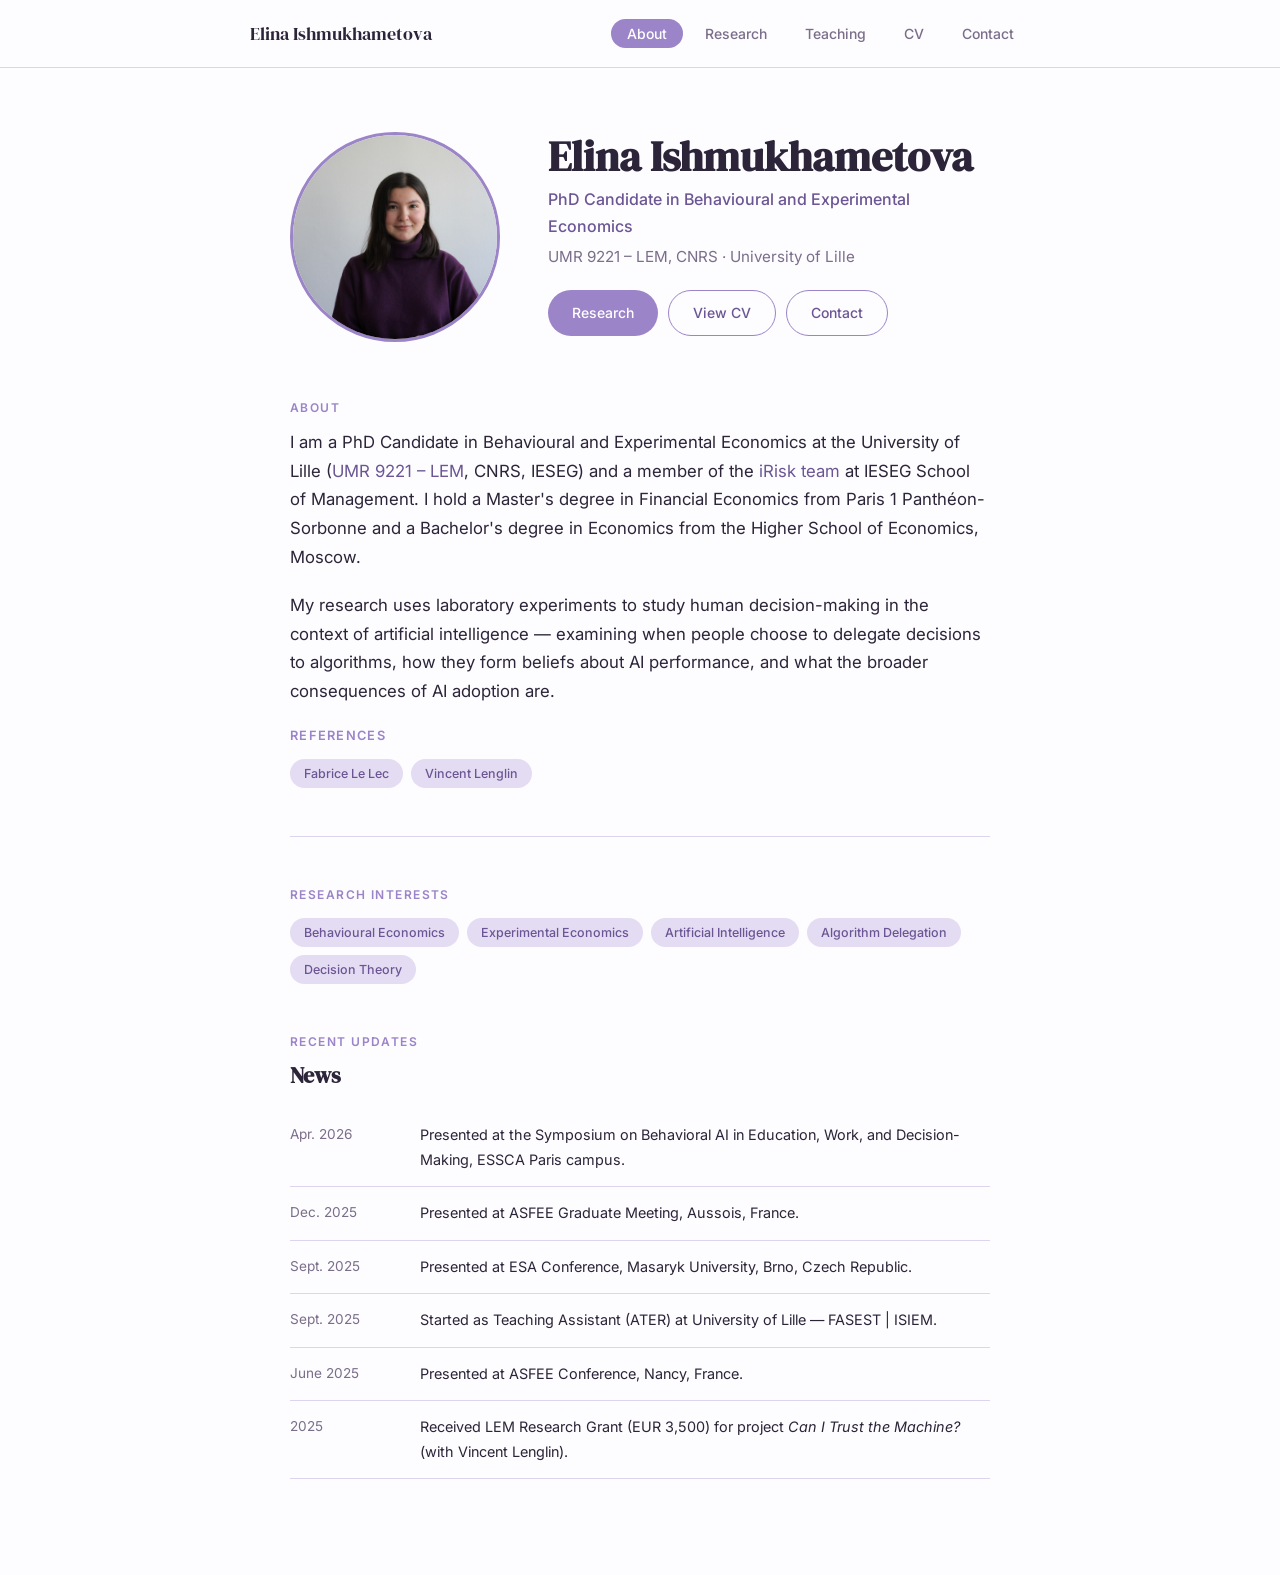
==== about.html @ 1d8356ce "Add full academic website" ====
<!DOCTYPE html>
<html lang="en">
<head>
  <meta charset="UTF-8" />
  <meta name="viewport" content="width=device-width, initial-scale=1.0" />
  <title>About — Elina Ishmukhametova</title>
  <link rel="stylesheet" href="css/style.css" />
</head>
<body>

  <!-- ── Navigation ── -->
  <nav>
    <div class="nav-inner">
      <a class="nav-name" href="index.html">Elina Ishmukhametova</a>
      <ul class="nav-links">
        <li><a href="about.html" class="active">About</a></li>
        <li><a href="research.html">Research</a></li>
        <li><a href="teaching.html">Teaching</a></li>
        <li><a href="cv.html">CV</a></li>
        <li><a href="contact.html">Contact</a></li>
      </ul>
    </div>
  </nav>

  <!-- ── Page ── -->
  <main class="page">

    <!-- Hero -->
    <div class="about-hero">
      <img src="images/photo.jpg" alt="Elina Ishmukhametova" class="about-avatar" />
      <div class="about-text">
        <h1>Elina Ishmukhametova</h1>
        <p class="about-role">PhD Candidate in Behavioural and Experimental Economics</p>
        <p class="about-institution">UMR 9221 – LEM, CNRS · University of Lille</p>
        <div class="about-links">
          <a href="research.html" class="btn btn-primary">Research</a>
          <a href="cv.html" class="btn btn-outline">View CV</a>
          <a href="mailto:elinafly11@gmail.com" class="btn btn-outline">Contact</a>
        </div>
      </div>
    </div>

    <div class="section-label">About</div>
    <p style="margin-bottom: 20px; font-size: 1.05rem;">
      I am a PhD Candidate in Behavioural and Experimental Economics at the University of Lille
      (<a href="https://lem.univ-lille.fr" target="_blank" rel="noopener">UMR 9221 – LEM</a>, CNRS, IESEG) and a member of the <a href="https://irisk.ieseg.fr" target="_blank" rel="noopener">iRisk team</a> at IESEG School of Management.
      I hold a Master's degree in Financial Economics from Paris 1 Panthéon-Sorbonne and a
      Bachelor's degree in Economics from the Higher School of Economics, Moscow.
    </p>
    <p style="margin-bottom: 20px; font-size: 1.05rem;">
      My research uses laboratory experiments to study human decision-making in the context of
      artificial intelligence — examining when people choose to delegate decisions to algorithms,
      how they form beliefs about AI performance, and what the broader consequences of AI
      adoption are.
    </p>

    <p style="margin-bottom: 8px; font-size: 0.8rem; font-weight: 600; letter-spacing: 0.1em; text-transform: uppercase; color: var(--lavender);">References</p>
    <div class="card-tags" style="margin-bottom: 48px;">
      <a href="https://www.lelec.fr/" class="tag" target="_blank" rel="noopener" style="text-decoration: none;">Fabrice Le Lec</a>
      <a href="https://www.anthropo-lab.com/membre/vincent-lenglin/" class="tag" target="_blank" rel="noopener" style="text-decoration: none;">Vincent Lenglin</a>
    </div>

    <hr class="divider" />

    <!-- Research interests -->
    <div class="section-label">Research Interests</div>
    <div class="card-tags" style="margin-bottom: 48px; margin-top: 12px;">
      <span class="tag">Behavioural Economics</span>
      <span class="tag">Experimental Economics</span>
      <span class="tag">Artificial Intelligence</span>
      <span class="tag">Algorithm Delegation</span>
      <span class="tag">Decision Theory</span>
    </div>

    <!-- News -->
    <div class="section-label">Recent Updates</div>
    <h2 class="section-title" style="border: none; padding: 0; font-size: 1.4rem; margin-bottom: 20px;">News</h2>

    <div style="display: flex; flex-direction: column; gap: 0;">
      <div style="display: grid; grid-template-columns: 110px 1fr; gap: 0 20px; padding: 14px 0; border-bottom: 1px solid var(--border);">
        <span style="font-size: 0.85rem; color: var(--text-muted);">Apr. 2026</span>
        <span style="font-size: 0.9rem;">Presented at the Symposium on Behavioral AI in Education, Work, and Decision-Making, ESSCA Paris campus.</span>
      </div>
      <div style="display: grid; grid-template-columns: 110px 1fr; gap: 0 20px; padding: 14px 0; border-bottom: 1px solid var(--border);">
        <span style="font-size: 0.85rem; color: var(--text-muted);">Dec. 2025</span>
        <span style="font-size: 0.9rem;">Presented at ASFEE Graduate Meeting, Aussois, France.</span>
      </div>
      <div style="display: grid; grid-template-columns: 110px 1fr; gap: 0 20px; padding: 14px 0; border-bottom: 1px solid var(--border);">
        <span style="font-size: 0.85rem; color: var(--text-muted);">Sept. 2025</span>
        <span style="font-size: 0.9rem;">Presented at ESA Conference, Masaryk University, Brno, Czech Republic.</span>
      </div>
      <div style="display: grid; grid-template-columns: 110px 1fr; gap: 0 20px; padding: 14px 0; border-bottom: 1px solid var(--border);">
        <span style="font-size: 0.85rem; color: var(--text-muted);">Sept. 2025</span>
        <span style="font-size: 0.9rem;">Started as Teaching Assistant (ATER) at University of Lille — FASEST | ISIEM.</span>
      </div>
      <div style="display: grid; grid-template-columns: 110px 1fr; gap: 0 20px; padding: 14px 0; border-bottom: 1px solid var(--border);">
        <span style="font-size: 0.85rem; color: var(--text-muted);">June 2025</span>
        <span style="font-size: 0.9rem;">Presented at ASFEE Conference, Nancy, France.</span>
      </div>
      <div style="display: grid; grid-template-columns: 110px 1fr; gap: 0 20px; padding: 14px 0; border-bottom: 1px solid var(--border);">
        <span style="font-size: 0.85rem; color: var(--text-muted);">2025</span>
        <span style="font-size: 0.9rem;">Received LEM Research Grant (EUR 3,500) for project <em>Can I Trust the Machine?</em> (with Vincent Lenglin).</span>
      </div>
    </div>

  </main>

</body>
</html>
---- css/style.css ----
/* ──────────────────────────────────────────
   Fonts & Reset
────────────────────────────────────────── */
@import url('https://fonts.googleapis.com/css2?family=DM+Serif+Display&family=Inter:wght@300;400;500;600&display=swap');

*, *::before, *::after {
  box-sizing: border-box;
  margin: 0;
  padding: 0;
}

/* ──────────────────────────────────────────
   Tokens
────────────────────────────────────────── */
:root {
  --bg:            #FDFCFF;
  --bg-card:       #F2EDF9;
  --bg-card-hover: #EAE2F4;
  --lavender:      #9B84C8;
  --lavender-dark: #6B5594;
  --lavender-pale: #E4DCF2;
  --text:          #2C2438;
  --text-muted:    #7B6E8A;
  --border:        #DDD5ED;
  --radius-card:   16px;
  --radius-pill:   50px;
  --max-w:         780px;
  --nav-h:         68px;
}

/* ──────────────────────────────────────────
   Base
────────────────────────────────────────── */
html { scroll-behavior: smooth; }

body {
  font-family: 'Inter', sans-serif;
  font-size: 16px;
  line-height: 1.7;
  color: var(--text);
  background: var(--bg);
  -webkit-font-smoothing: antialiased;
}

h1, h2, h3 {
  font-family: 'DM Serif Display', serif;
  line-height: 1.2;
  color: var(--text);
}

a {
  color: var(--lavender-dark);
  text-decoration: none;
}

a:hover { text-decoration: underline; }

/* ──────────────────────────────────────────
   Navigation
────────────────────────────────────────── */
nav {
  position: sticky;
  top: 0;
  z-index: 100;
  background: rgba(253, 252, 255, 0.92);
  backdrop-filter: blur(10px);
  border-bottom: 1px solid var(--border);
  height: var(--nav-h);
  display: flex;
  align-items: center;
}

.nav-inner {
  width: 100%;
  max-width: calc(var(--max-w) + 80px);
  margin: 0 auto;
  padding: 0 40px;
  display: flex;
  align-items: center;
  justify-content: space-between;
  gap: 24px;
}

.nav-name {
  font-family: 'DM Serif Display', serif;
  font-size: 1.15rem;
  color: var(--text);
  white-space: nowrap;
  text-decoration: none;
}
.nav-name:hover { text-decoration: none; color: var(--lavender-dark); }

.nav-links {
  display: flex;
  gap: 6px;
  list-style: none;
  flex-wrap: wrap;
  justify-content: flex-end;
}

.nav-links a {
  font-size: 0.875rem;
  font-weight: 500;
  color: var(--text-muted);
  padding: 6px 16px;
  border-radius: var(--radius-pill);
  transition: background 0.2s, color 0.2s;
  text-decoration: none;
}

.nav-links a:hover {
  background: var(--lavender-pale);
  color: var(--lavender-dark);
  text-decoration: none;
}

.nav-links a.active {
  background: var(--lavender);
  color: #fff;
}

/* ──────────────────────────────────────────
   Page wrapper
────────────────────────────────────────── */
.page {
  max-width: var(--max-w);
  margin: 0 auto;
  padding: 64px 40px 96px;
}

/* ──────────────────────────────────────────
   Section titles
────────────────────────────────────────── */
.section-label {
  font-size: 0.75rem;
  font-weight: 600;
  letter-spacing: 0.12em;
  text-transform: uppercase;
  color: var(--lavender);
  margin-bottom: 10px;
}

.page-title {
  font-size: 2.4rem;
  margin-bottom: 12px;
}

.page-subtitle {
  font-size: 1.05rem;
  color: var(--text-muted);
  margin-bottom: 48px;
  max-width: 560px;
}

.section-title {
  font-size: 1.5rem;
  margin-bottom: 24px;
  padding-bottom: 10px;
  border-bottom: 1px solid var(--border);
}

/* ──────────────────────────────────────────
   Buttons
────────────────────────────────────────── */
.btn {
  display: inline-flex;
  align-items: center;
  gap: 8px;
  padding: 10px 24px;
  border-radius: var(--radius-pill);
  font-family: 'Inter', sans-serif;
  font-size: 0.875rem;
  font-weight: 500;
  cursor: pointer;
  transition: background 0.2s, color 0.2s, box-shadow 0.2s;
  text-decoration: none;
}

.btn-primary {
  background: var(--lavender);
  color: #fff;
  border: none;
}
.btn-primary:hover {
  background: var(--lavender-dark);
  color: #fff;
  text-decoration: none;
  box-shadow: 0 4px 14px rgba(107, 85, 148, 0.25);
}

.btn-outline {
  background: transparent;
  color: var(--lavender-dark);
  border: 1.5px solid var(--lavender);
}
.btn-outline:hover {
  background: var(--lavender-pale);
  text-decoration: none;
  box-shadow: 0 4px 14px rgba(107, 85, 148, 0.12);
}

/* ──────────────────────────────────────────
   Cards
────────────────────────────────────────── */
.card {
  background: var(--bg-card);
  border-radius: var(--radius-card);
  padding: 28px 32px;
  margin-bottom: 20px;
  border: 1px solid var(--border);
  transition: background 0.2s, box-shadow 0.2s;
}

.card:hover {
  background: var(--bg-card-hover);
  box-shadow: 0 6px 24px rgba(107, 85, 148, 0.09);
}

.card-title {
  font-family: 'DM Serif Display', serif;
  font-size: 1.2rem;
  margin-bottom: 8px;
}

.card-meta {
  font-size: 0.8rem;
  font-weight: 600;
  letter-spacing: 0.06em;
  text-transform: uppercase;
  color: var(--lavender);
  margin-bottom: 8px;
}

.card-body {
  font-size: 0.95rem;
  color: var(--text-muted);
  margin-bottom: 16px;
}

.card-tags {
  display: flex;
  flex-wrap: wrap;
  gap: 8px;
  margin-top: 12px;
}

.tag {
  font-size: 0.78rem;
  font-weight: 500;
  padding: 4px 14px;
  border-radius: var(--radius-pill);
  background: var(--lavender-pale);
  color: var(--lavender-dark);
}

/* ──────────────────────────────────────────
   Divider
────────────────────────────────────────── */
.divider {
  border: none;
  border-top: 1px solid var(--border);
  margin: 48px 0;
}

/* ──────────────────────────────────────────
   About / Hero
────────────────────────────────────────── */
.about-hero {
  display: flex;
  align-items: flex-start;
  gap: 48px;
  margin-bottom: 56px;
}

.about-avatar {
  flex-shrink: 0;
  width: 210px;
  height: 210px;
  border-radius: 50%;
  background: var(--lavender-pale);
  border: 3px solid var(--lavender);
  object-fit: cover;
  display: flex;
  align-items: center;
  justify-content: center;
  color: var(--lavender);
  font-size: 3rem;
  overflow: hidden;
}

.about-avatar-placeholder {
  width: 150px;
  height: 150px;
  border-radius: 50%;
  background: var(--lavender-pale);
  border: 3px solid var(--border);
  display: flex;
  align-items: center;
  justify-content: center;
  flex-shrink: 0;
}

.about-avatar-placeholder svg {
  width: 64px;
  height: 64px;
  color: var(--lavender);
  fill: var(--lavender);
  opacity: 0.5;
}

.about-text h1 {
  font-size: 2.6rem;
  margin-bottom: 4px;
}

.about-role {
  font-size: 1rem;
  color: var(--lavender-dark);
  font-weight: 500;
  margin-bottom: 4px;
}

.about-institution {
  font-size: 0.95rem;
  color: var(--text-muted);
  margin-bottom: 20px;
}

.about-links {
  display: flex;
  gap: 10px;
  flex-wrap: wrap;
}

/* ──────────────────────────────────────────
   CV
────────────────────────────────────────── */
.cv-section {
  margin-bottom: 48px;
}

.cv-entry {
  display: grid;
  grid-template-columns: 130px 1fr;
  gap: 0 24px;
  padding: 16px 0;
  border-bottom: 1px solid var(--border);
}

.cv-year {
  font-size: 0.85rem;
  color: var(--text-muted);
  padding-top: 2px;
}

.cv-entry-title {
  font-weight: 600;
  font-size: 0.95rem;
  margin-bottom: 2px;
}

.cv-entry-sub {
  font-size: 0.9rem;
  color: var(--text-muted);
}

/* ──────────────────────────────────────────
   Teaching
────────────────────────────────────────── */
.course-row {
  display: flex;
  align-items: baseline;
  justify-content: space-between;
  gap: 16px;
  padding: 18px 0;
  border-bottom: 1px solid var(--border);
}

.course-name {
  font-weight: 500;
  font-size: 0.95rem;
}

.course-detail {
  font-size: 0.85rem;
  color: var(--text-muted);
}

/* ──────────────────────────────────────────
   Contact
────────────────────────────────────────── */
.contact-grid {
  display: grid;
  grid-template-columns: 1fr 1fr;
  gap: 20px;
  margin-bottom: 40px;
}

.contact-item {
  background: var(--bg-card);
  border: 1px solid var(--border);
  border-radius: var(--radius-card);
  padding: 24px 28px;
}

.contact-item-label {
  font-size: 0.75rem;
  font-weight: 600;
  letter-spacing: 0.1em;
  text-transform: uppercase;
  color: var(--lavender);
  margin-bottom: 6px;
}

.contact-item-value {
  font-size: 0.95rem;
  color: var(--text);
  word-break: break-all;
}

/* ──────────────────────────────────────────
   Responsive
────────────────────────────────────────── */
@media (max-width: 640px) {
  .page { padding: 40px 24px 72px; }

  .nav-inner { padding: 0 20px; }

  .about-hero {
    flex-direction: column;
    align-items: center;
    text-align: center;
    gap: 28px;
  }

  .about-links { justify-content: center; }

  .about-text h1 { font-size: 2rem; }

  .cv-entry {
    grid-template-columns: 1fr;
    gap: 4px;
  }

  .contact-grid { grid-template-columns: 1fr; }

  .course-row { flex-direction: column; gap: 4px; }
}
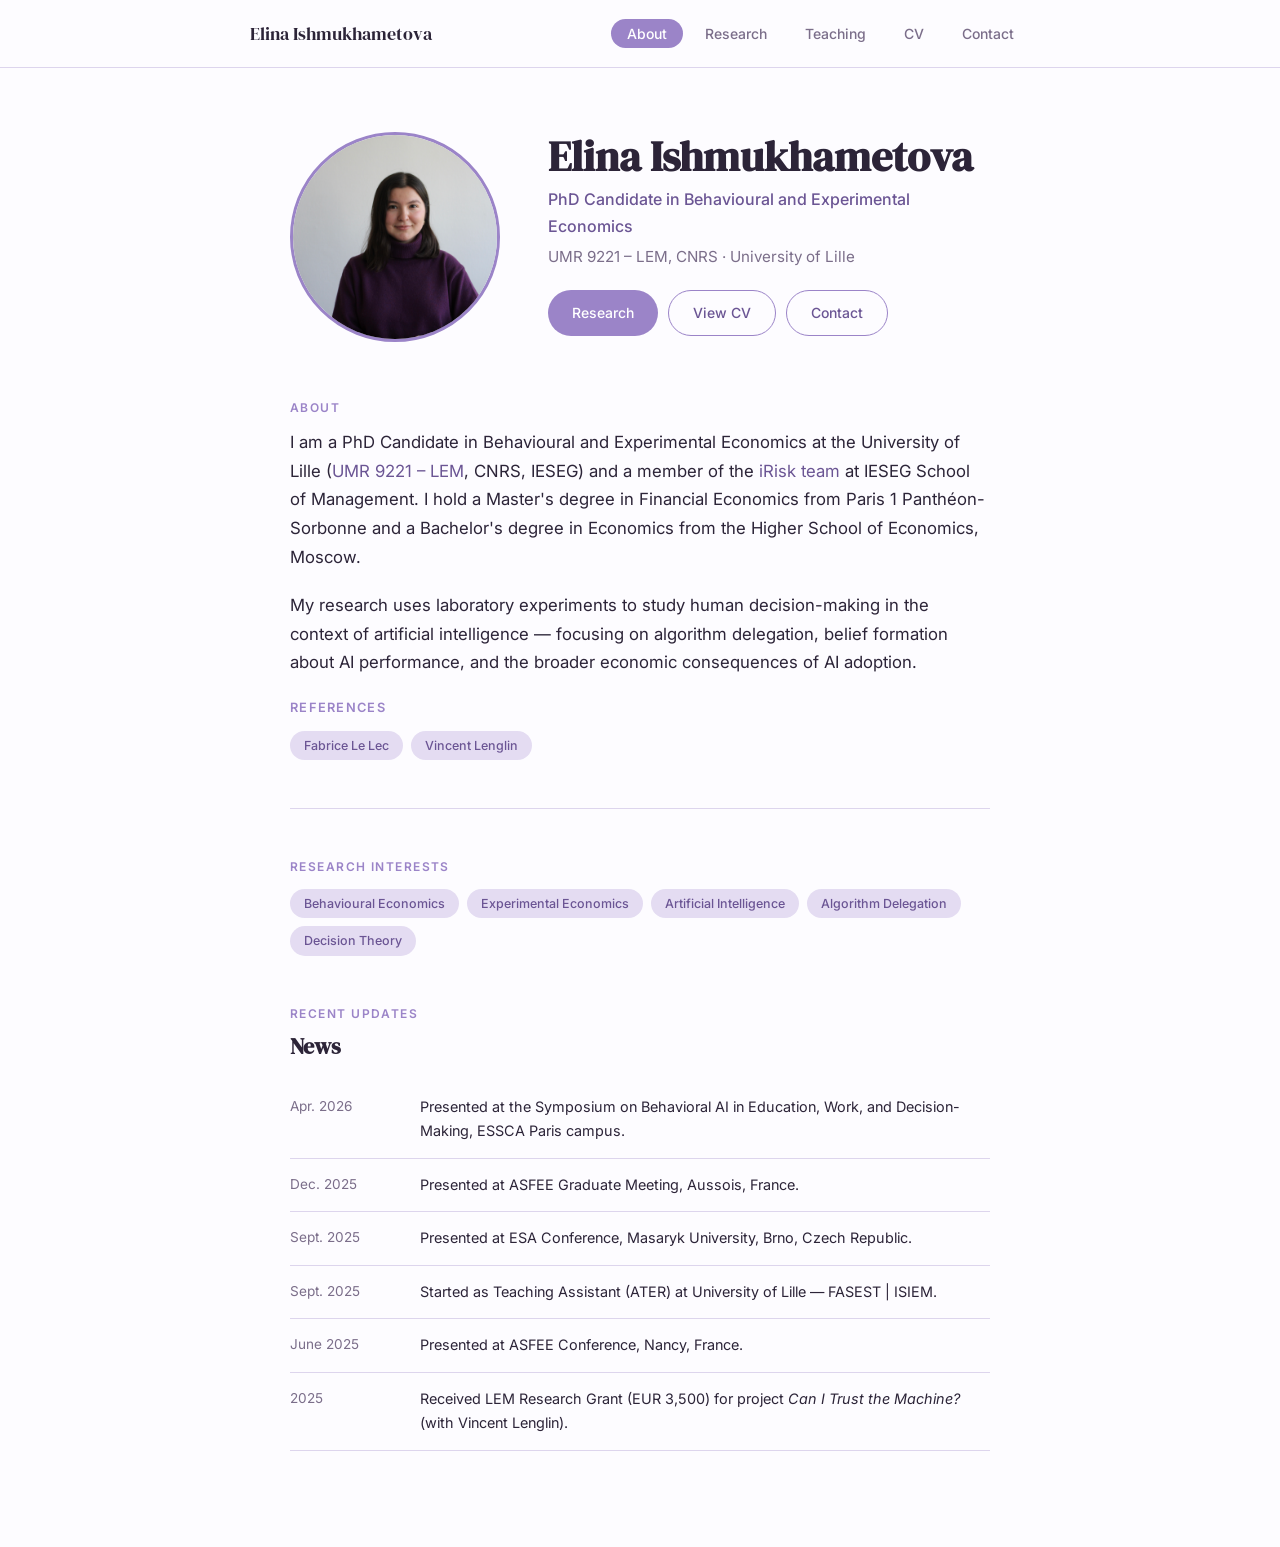
==== commit d7e2567e: "Update research description on about page" ====
--- a/about.html
+++ b/about.html
@@ -9,7 +9,7 @@
 <body>
 
   <!-- ── Navigation ── -->
-  <nav>
+  <nav class="site-nav">
     <div class="nav-inner">
       <a class="nav-name" href="index.html">Elina Ishmukhametova</a>
       <ul class="nav-links">
@@ -49,9 +49,8 @@
     </p>
     <p style="margin-bottom: 20px; font-size: 1.05rem;">
       My research uses laboratory experiments to study human decision-making in the context of
-      artificial intelligence — examining when people choose to delegate decisions to algorithms,
-      how they form beliefs about AI performance, and what the broader consequences of AI
-      adoption are.
+      artificial intelligence — focusing on algorithm delegation, belief formation about AI
+      performance, and the broader economic consequences of AI adoption.
     </p>
 
     <p style="margin-bottom: 8px; font-size: 0.8rem; font-weight: 600; letter-spacing: 0.1em; text-transform: uppercase; color: var(--lavender);">References</p>
--- a/css/style.css
+++ b/css/style.css
@@ -58,16 +58,17 @@
 /* ──────────────────────────────────────────
    Navigation
 ────────────────────────────────────────── */
-nav {
+.site-nav {
   position: sticky;
   top: 0;
   z-index: 100;
   background: rgba(253, 252, 255, 0.92);
   backdrop-filter: blur(10px);
   border-bottom: 1px solid var(--border);
-  height: var(--nav-h);
+  min-height: var(--nav-h);
   display: flex;
   align-items: center;
+  flex-wrap: wrap;
 }
 
 .nav-inner {
@@ -424,7 +425,18 @@
 @media (max-width: 640px) {
   .page { padding: 40px 24px 72px; }
 
-  .nav-inner { padding: 0 20px; }
+  .site-nav { height: auto; padding: 10px 0; }
+
+  .nav-inner {
+    padding: 0 20px;
+    flex-direction: column;
+    align-items: flex-start;
+    gap: 8px;
+  }
+
+  .nav-links {
+    justify-content: flex-start;
+  }
 
   .about-hero {
     flex-direction: column;
